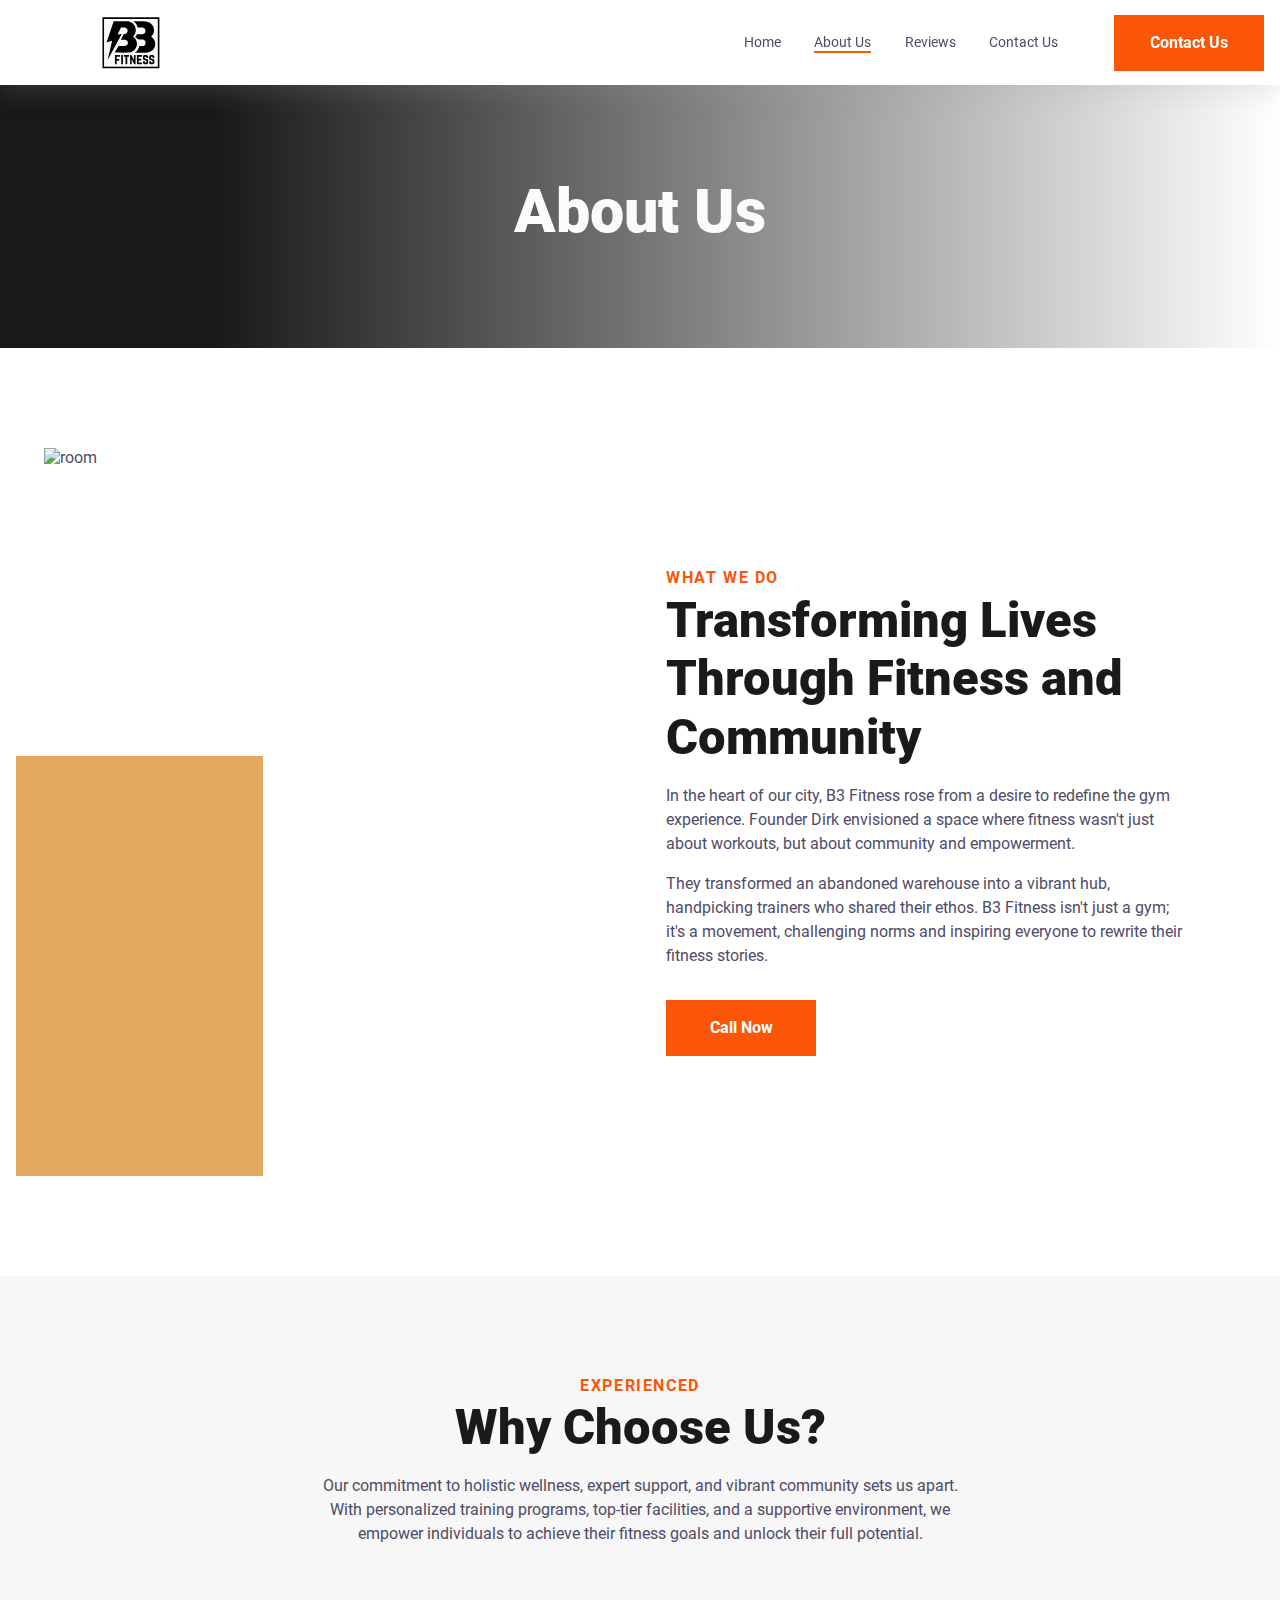
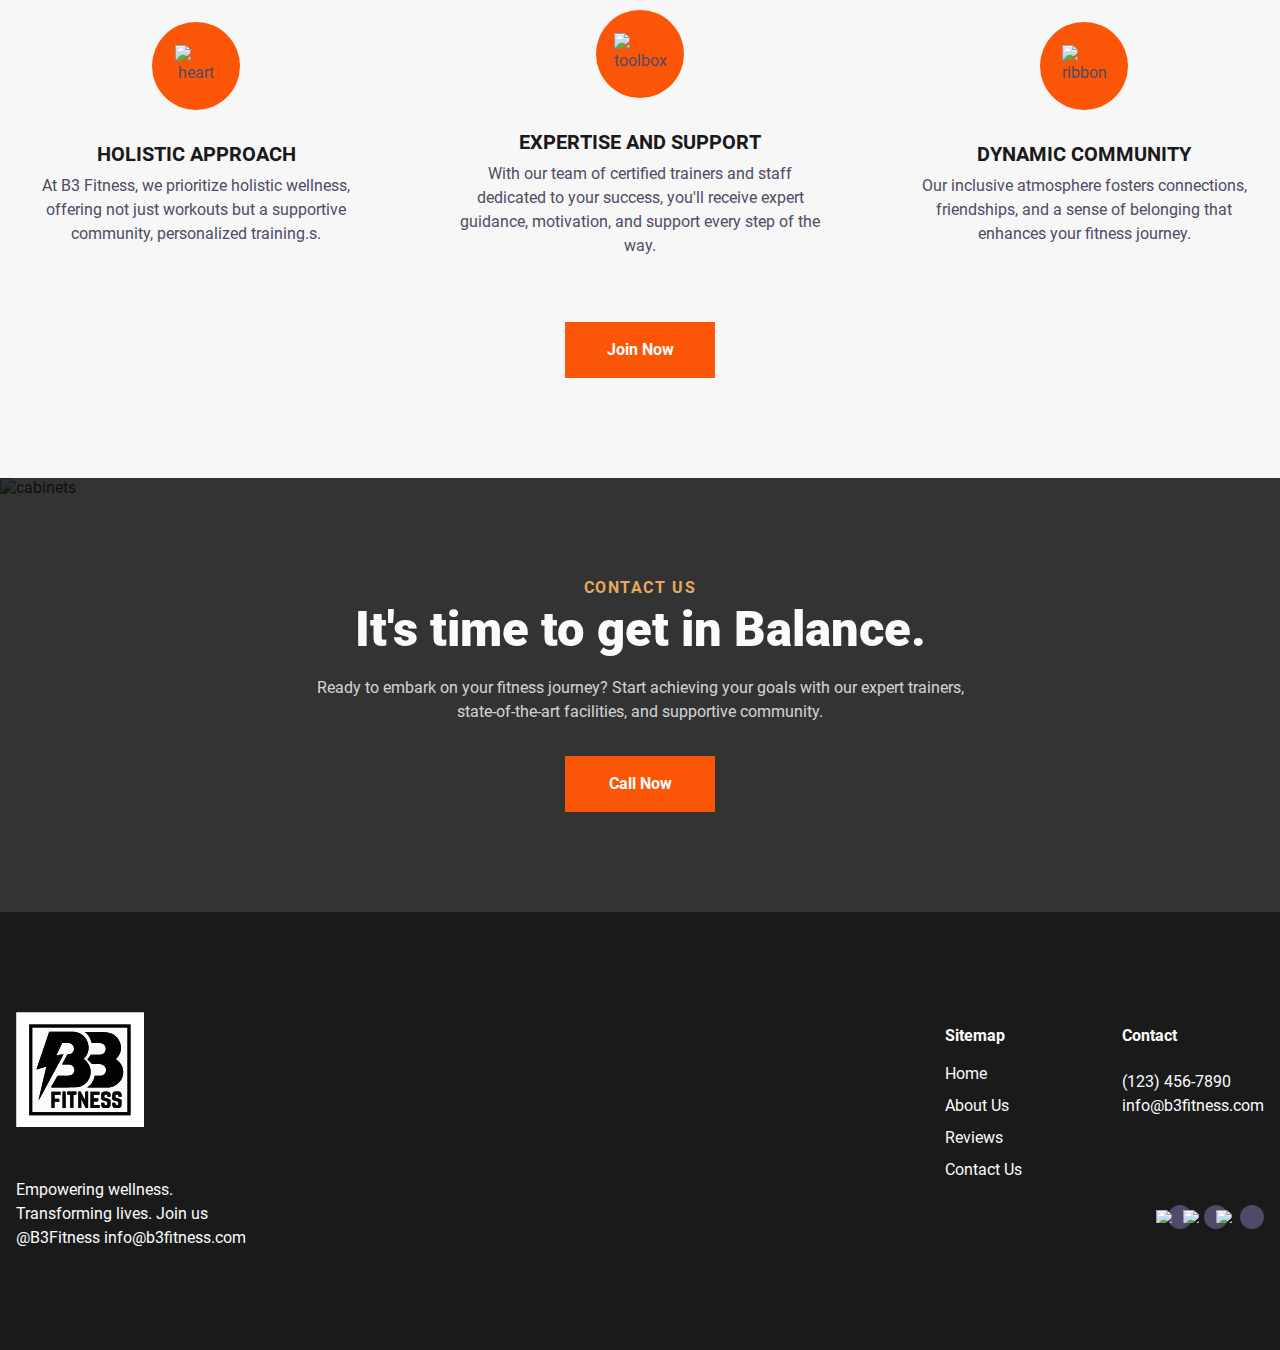
==== about.html @ 0302120a "Add files via upload" ====
<!DOCTYPE html>
<html lang="en">
<head>
    <meta charset="UTF-8">
    <meta http-equiv="X-UA-Compatible" content="IE=edge">
    <meta name="viewport" content="width=device-width, initial-scale=1.0">

    <!--Swap our for actual link-->
    <link rel="canonical" href="https://www.website.com/">

    <meta name="description" content="Meta description for the page">
    <meta name="keywords" content="">

    <!--Social Media Display-->
    <meta property="og:title" content="Title that shows up on google searches"/>
    <meta property="og:description" content="Meta description for the page"/>
    <meta property="og:type" content="website" />
    <meta property="og:url" content="Official link for that page (https://www.site.com)"/>
    <meta property="og:image" content="/assets/images/social.jpg"/>
    <meta property="og:image:secure_url" content="/assets/images/social.jpg"/>

    <!--Favicons-->
    <link rel="apple-touch-icon" sizes="180x180" href="/assets/favicons/apple-touch-icon.png">
    <link rel="icon" type="image/png" sizes="32x32" href="/assets/favicons/favicon-32x32.png?v1">
    <link rel="icon" type="image/png" sizes="16x16" href="/assets/favicons/favicon-16x16.png">
    <link rel="manifest" href="/assets/favicons/site.webmanifest">
    <meta name="msapplication-TileColor" content="#da532c">
    <meta name="theme-color" content="#ffffff">

    <!-- Preload -->
    <link rel="preload" as="image" href="assets/images/logo-light.png">
    <link rel="preload" as="font" type="font/woff2" href="/assets/fonts/roboto-v29-latin-regular.woff2" crossorigin>
    <link rel="preload" as="font" type="font/woff2" href="/assets/fonts/roboto-v29-latin-700.woff2" crossorigin>

    <link rel="stylesheet" href="/css/core-styles.css">
    <link rel="stylesheet" href="/css/about.css">
    <link rel="stylesheet" href="/css/dark.css">

    <title>Service Keyword Phrase | Company Name | City, State</title>
</head>
<body>
    <!--Screen reader skip main nav-->
    <a class="skip" aria-label="skip to main content" href="#main">Click To Skip To Main Content</a>

    <!-- ============================================ -->
    <!--                 Navigation                   -->
    <!-- ============================================ -->

    <header id="cs-navigation">
        <div class="cs-container">
            <!--Nav Logo-->
            <a href="/index.html" class="cs-logo" aria-label="back to home">
                <img src="assets/svgs/logo2.svg" alt="logo" width="210" height="29" aria-hidden="true" decoding="async">
            </a>
            <!--Navigation List-->
            <nav class="cs-nav" role="navigation">
                <!--Mobile Nav Toggle-->
                <button class="cs-toggle" aria-label="mobile menu toggle">
                    <div class="cs-box" aria-hidden="true">
                        <span class="cs-line cs-line1" aria-hidden="true"></span>
                        <span class="cs-line cs-line2" aria-hidden="true"></span>
                        <span class="cs-line cs-line3" aria-hidden="true"></span>
                    </div>
                </button>
                <!-- We need a wrapper div so we can set a fixed height on the cs-ul in case the nav list gets too long from too many dropdowns being opened and needs to have an overflow scroll. This wrapper acts as the background so it can go the full height of the screen and not cut off any overflowing nav items while the cs-ul stops short of the bottom of the screen, which keeps all nav items in view no matter how mnay there are-->
                <div class="cs-ul-wrapper">
                    <ul id="cs-expanded" class="cs-ul" aria-expanded="false">
                        <li class="cs-li">
                            <a href="/index.html" class="cs-li-link">
                                Home
                            </a>
                        </li>
                        <li class="cs-li">
                            <a href="/about.html" class="cs-li-link cs-active">
                                About Us
                            </a>
                        </li>
                        <li class="cs-li">
                            <a href="/reviews.html" class="cs-li-link">
                                Reviews
                            </a>
                        </li>
                        <li class="cs-li">
                            <a href="/contact.html" class="cs-li-link">
                                Contact Us
                            </a>
                        </li>
                    </ul>
                </div>
            </nav>
            <a href="/contact.html" class="cs-button-solid cs-nav-button">Contact Us</a>
            <!--Dark Mode toggle, uncomment button code if you want to enable a dark mode toggle-->
        </div>
    </header>

    <main id="main">
        <!-- ============================================ -->
        <!--                   Banner                     -->
        <!-- ============================================ -->

        <div id="banner-712">
            <div class="cs-container">
                <span class="cs-int-title">About Us</span>
            </div>
            <!--Background Image-->
            <picture class="cs-background">
                <!--Mobile Image-->
                <source media="(max-width: 600px)" srcset="https://csimg.nyc3.cdn.digitaloceanspaces.com/Images%2FMISC%2Fpills.jpg">
                <!--Tablet and above Image-->
                <source media="(min-width: 601px)" srcset="/assets/images/pexels-william-choquette-1954524.jpg">
                <img loading="lazy" decoding="async" src="pexels-william-choquette-1954524.jpg" alt="pills" width="1280" height="568" aria-hidden="true">
            </picture>
        </div>

        <!-- ============================================ -->
        <!--                 Side By Side                 -->
        <!-- ============================================ -->

        <section id="sbs-578">
            <div class="cs-container">
                <picture class="cs-picture">
                    <!--Mobile Image-->
                    <source media="(max-width: 600px)" srcset="/assets/images/pexels-victor-freitas-703012.jpg">
                    <!--Tablet and above Image-->
                    <source media="(min-width: 601px)" srcset="/assets/images/pexels-leon-ardho-1552106.jpg">
                    <img loading="lazy" decoding="async" src="/assets/images/pexels-leon-ardho-1552106.jpg" alt="room" width="494" height="700">
                </picture>
                <div class="cs-content">
                    <span class="cs-topper">What We Do</span>
                    <h2 class="cs-title">Transforming Lives Through Fitness and Community</h2>
                    <p class="cs-text">         
                        In the heart of our city, B3 Fitness rose from a desire to redefine the gym experience. Founder Dirk envisioned a space where fitness wasn't just about workouts, but about community and empowerment. 
                    </p>
                    <p class="cs-text">
                        They transformed an abandoned warehouse into a vibrant hub, handpicking trainers who shared their ethos. B3 Fitness isn't just a gym; it's a movement, challenging norms and inspiring everyone to rewrite their fitness stories.
                    </p>
                    <a href="" class="cs-button-solid">Call Now</a>
                </div>
            </div>
        </section>

        <!-- ============================================ -->
        <!--                 Why Choose                   -->
        <!-- ============================================ -->

        <section id="why-choose-12">
            <div class="cs-container">
                <div class="cs-content">
                    <span class="cs-topper">Experienced</span>
                    <h2 class="cs-title">Why Choose Us?</h2>
                    <p class="cs-text">
                        Our commitment to holistic wellness, expert support, and vibrant community sets us apart. With personalized training programs, top-tier facilities, and a supportive environment, we empower individuals to achieve their fitness goals and unlock their full potential.
                    </p>
                </div>
                <ul class="cs-card-group">
                    <li class="cs-item">
                        <picture class="cs-picture">
                            <img loading="lazy" decoding="async" src="https://csimg.nyc3.digitaloceanspaces.com/Why-Choose/sheild.svg" alt="heart icon" width="42" height="42" aria-hidden="true">
                        </picture>
                        <h3 class="cs-h3">Holistic Approach</h3>
                        <p class="cs-item-text">
                            At B3 Fitness, we prioritize holistic wellness, offering not just workouts but a supportive community, personalized training.s. 
                        </p>
                    </li>
                    <li class="cs-item">
                        <picture class="cs-picture">
                            <img loading="lazy" decoding="async" src="https://csimg.nyc3.digitaloceanspaces.com/Why-Choose/toolbox.svg" alt="toolbox icon" width="42" height="42" aria-hidden="true">
                        </picture>
                        <h3 class="cs-h3">Expertise and Support</h3>
                        <p class="cs-item-text">
                            With our team of certified trainers and staff dedicated to your success, you'll receive expert guidance, motivation, and support every step of the way.
                        </p>
                    </li>
                    <li class="cs-item">
                        <picture class="cs-picture">
                            <img loading="lazy" decoding="async" src="https://csimg.nyc3.digitaloceanspaces.com/Why-Choose/ribbon.svg" alt="ribbon icon" width="32" height="42" aria-hidden="true">
                        </picture>
                        <h3 class="cs-h3">Dynamic Community</h3>
                        <p class="cs-item-text">
                            Our inclusive atmosphere fosters connections, friendships, and a sense of belonging that enhances your fitness journey.
                        </p>
                    </li>
                </ul>
                <a href="" class="cs-button-solid">Join Now</a>
            </div>
        </section>
                                
        <!-- ============================================ -->
        <!--                     CTA                      -->
        <!-- ============================================ -->

        <section id="cta-51">
            <div class="cs-container">
                <div class="cs-content">
                    <span class="cs-topper">Contact Us</span>
                    <h2 class="cs-title">It's time to get in Balance.</h2>
                    <p class="cs-text">
                        Ready to embark on your fitness journey? Start achieving your goals with our expert trainers, state-of-the-art facilities, and supportive community.
                    </p>
                    <a href="" class="cs-button-solid">Call Now</a>
                </div>
            </div>
            <!-- Background Image-->
            <picture class="cs-picture">
                <source media="(max-width: 600px)" srcset="/assets/images/pexels-andrea-piacquadio-903171-m.jpg">
                <source media="(min-width: 601px)" srcset="/assets/images/pexels-andrea-piacquadio-903171.jpg">
                <img loading="lazy" decoding="async" src="/assets/images/pexels-andrea-piacquadio-903171.jpg" alt="cabinets" width="1920" height="1280" aria-hidden="true">
            </picture>
        </section>                                          
    </main>

    <!-- ============================================ -->
    <!--                   Footer                     -->
    <!-- ============================================ -->

    <footer id="cs-footer-269">
        <div class="cs-container">
            <!-- Logo Group -->
            <div class="cs-logo-group">
                <a aria-label="go back to home" class="cs-logo" href="">
                    <img class="cs-logo-img" aria-hidden="true" loading="lazy" decoding="async" src="assets/svgs/logo2.svg" alt="logo" width="240" height="32">
                </a>
                <p class="cs-text">
                    Empowering wellness. Transforming lives. Join us @B3Fitness info@b3fitness.com
                </p>
            </div>
            <!-- Links -->
            <ul class="cs-nav">
                <li class="cs-nav-li">
                    <span class="cs-header">Sitemap</span>
                </li>
                <li class="cs-nav-li">
                    <a class="cs-nav-link" href="">Home</a>
                </li>
                <li class="cs-nav-li">
                    <a class="cs-nav-link" href="">About Us</a>
                </li>
                <li class="cs-nav-li">
                    <a class="cs-nav-link" href="">Reviews</a>
                </li>
                
                <li class="cs-nav-li">
                    <a class="cs-nav-link" href="">Contact Us</a>
                </li>
            </ul>
            <!-- Contact Info -->
            <ul class="cs-contact">
                <li class="cs-nav-li">
                    <span class="cs-header">Contact</span>
                </li>
                <li class="cs-contact-li">
                    <a class="cs-contact-link" href="tel: 123-456-7890">(123) 456-7890</a>
                </li>
                <li class="cs-contact-li">
                    <a class="cs-contact-link" href="mailto:info@codestitch.com">info@b3fitness.com</a>
                </li>
                <!-- Social Media -->
                <li class="cs-contact-li cs-social-group">
                    <div class="cs-social">
                        <a class="cs-social-link" aria-label="visit google profile" href="">
                            <img class="cs-social-img" aria-hidden="true" loading="lazy" decoding="async" src="https://csimg.nyc3.digitaloceanspaces.com/Social/google.svg" alt="google" width="11" height="11">
                        </a>
                        <a class="cs-social-link" aria-label="visit facebook profile" href="">
                            <img class="cs-social-img" aria-hidden="true" loading="lazy" decoding="async" src="https://csimg.nyc3.digitaloceanspaces.com/Social/Facebook.svg" alt="facebook" width="6" height="11">
                        </a>
                        <a class="cs-social-link" aria-label="visit instagram profile" href="">
                            <img class="cs-social-img" aria-hidden="true" loading="lazy" decoding="async" src="https://csimg.nyc3.digitaloceanspaces.com/Social/instagram.svg" alt="instagram" width="11" height="11">
                        </a>
                    </div>
                </li>
            </ul>
        </div>
    </footer>
                                

    <script defer src="/assets/js/nav.js"></script>
</body>
</html>
---- css/core-styles.css ----
/*-- -------------------------- -->
<---        Core Styles         -->
<--- -------------------------- -*/
/* Mobile */
@media only screen and (min-width: 0rem) {
  :root {
    --primary: #fb5607;
    --primaryLight: #001F3F;
    --secondary: #E4A95F;
    --secondaryLight: #FFBA43;
    --headerColor: #1a1a1a;
    --bodyTextColor: #4E4B66;
    --bodyTextColorWhite: #FAFBFC;
    /* 13px - 16px */
    --topperFontSize: clamp(0.8125rem, 1.6vw, 1rem);
    /* 31px - 49px */
    --headerFontSize: clamp(1.9375rem, 3.9vw, 3.0625rem);
    --bodyFontSize: 1rem;
    /* 60px - 100px top and bottom */
    --sectionPadding: clamp(3.75rem, 7.82vw, 6.25rem) 1rem;
  }
  /* roboto-regular - latin */
  @font-face {
    font-family: 'Roboto';
    font-style: normal;
    font-weight: 400;
    src: local(''), url('/assets/fonts/roboto-v29-latin-regular.woff2') format('woff2'), /* Chrome 26+, Opera 23+, Firefox 39+ */ url('/assets/fonts/roboto-v29-latin-regular.woff') format('woff');
    
    /* Chrome 6+, Firefox 3.6+, IE 9+, Safari 5.1+ */
  }
  /* roboto-700 - latin */
  @font-face {
    font-family: 'Roboto';
    font-style: normal;
    font-weight: 700;
    src: local(''), url('/assets/fonts/roboto-v29-latin-700.woff2') format('woff2'), /* Chrome 26+, Opera 23+, Firefox 39+ */ url('/assets/fonts/roboto-v29-latin-700.woff') format('woff');
    
    /* Chrome 6+, Firefox 3.6+, IE 9+, Safari 5.1+ */
  }
  /* roboto-900 - latin */
  @font-face {
    font-family: 'Roboto';
    font-style: normal;
    font-weight: 900;
    src: local(''), url('/assets/fonts/roboto-v29-latin-900.woff2') format('woff2'), /* Chrome 26+, Opera 23+, Firefox 39+ */ url('/assets/fonts/roboto-v29-latin-900.woff') format('woff');
    
    /* Chrome 6+, Firefox 3.6+, IE 9+, Safari 5.1+ */
  }
  body,
  html {
    margin: 0;
    padding: 0;
    font-size: 100%;
    font-family: 'Roboto', Arial, sans-serif;
    color: var(--bodyTextColor);
    overflow-x: hidden;
  }
  *,
  *:before,
  *:after {
    margin: 0;
    padding: 0;
    box-sizing: border-box;
  }
  body {
    transition: background-color 0.3s;
  }
  .container {
    position: relative;
    width: 92%;
    margin: auto;
  }
  h1,
  h2,
  h3,
  h4,
  h5,
  h6 {
    margin: 0;
    color: var(--headerColor);
  }
  p,
  li,
  a {
    font-size: 1rem;
    line-height: 1.5em;
    margin: 0;
  }
  p,
  li {
    color: var(--bodyTextColor);
  }
  a:hover,
  button:hover {
    cursor: pointer;
  }
  .cs-topper {
    font-size: var(--topperFontSize);
    line-height: 1.2em;
    text-transform: uppercase;
    text-align: inherit;
    letter-spacing: .1em;
    font-weight: 700;
    color: var(--primary);
    margin-bottom: 0.25rem;
    display: block;
  }
  body.dark-mode .cs-topper {
    color: var(--secondary);
  }
  .cs-title {
    font-size: var(--headerFontSize);
    font-weight: 900;
    line-height: 1.2em;
    text-align: inherit;
    max-width: 43.75rem;
    margin: 0 0 1rem 0;
    color: var(--headerColor);
    position: relative;
  }
  .cs-text {
    font-size: var(--bodyFontSize);
    line-height: 1.5em;
    text-align: inherit;
    width: 100%;
    max-width: 40.625rem;
    margin: 0;
    color: var(--bodyTextColor);
  }
  .cs-button-solid {
    font-size: 1rem;
    /* 46px - 56px */
    line-height: clamp(2.875rem, 5.5vw, 3.5rem);
    text-decoration: none;
    font-weight: 700;
    text-align: center;
    margin: 0;
    color: #fff;
    min-width: 9.375rem;
    padding: 0 1.5rem;
    background-color: var(--primary);
    display: inline-block;
    position: relative;
    z-index: 1;
    /* prevents padding from adding to the width */
    box-sizing: border-box;
  }
  .cs-button-solid:before {
    content: '';
    position: absolute;
    height: 100%;
    width: 0%;
    background: #000;
    opacity: 1;
    top: 0;
    left: 0;
    z-index: -1;
    transition: width .3s;
  }
  .cs-button-solid:hover:before {
    width: 100%;
  }
  .skip {
    position: absolute;
    top: 0;
    left: 0;
    opacity: 0;
    z-index: -1111111;
  }
}

/*-- -------------------------- -->
<---     Mobile Navigation      -->
<--- -------------------------- -*/
/* Mobile - 1023px */
@media only screen and (max-width: 63.9375rem) {
  body.cs-open {
    overflow: hidden;
  }
  #cs-navigation {
    width: 100%;
    padding: 0.75rem 1rem;
    /* prevents padding from affecting height and width */
    box-sizing: border-box;
    background-color: #fff;
    box-shadow: rgba(149, 157, 165, 0.2) 0px 8px 24px;
    position: fixed;
    z-index: 10000;
  }
  #cs-navigation:before {
    content: '';
    width: 100%;
    height: 0vh;
    background: rgba(0, 0, 0, 0.6);
    -webkit-backdrop-filter: blur(10px);
    backdrop-filter: blur(10px);
    position: absolute;
    display: block;
    top: 100%;
    right: 0;
    z-index: -1100;
    opacity: 0;
    transition: height .5s, opacity .5s;
  }
  #cs-navigation.cs-active:before {
    height: 150vh;
    opacity: 1;
  }
  #cs-navigation.cs-active .cs-ul-wrapper {
    opacity: 1;
    transform: scaleY(1);
    transition-delay: .15s;
  }
  #cs-navigation.cs-active .cs-li {
    transform: translateY(0);
    opacity: 1;
  }
  #cs-navigation .cs-container {
    width: 100%;
    display: flex;
    justify-content: flex-end;
    align-items: center;
  }
  #cs-navigation .cs-logo {
    width: 15%;
    max-width: 9.125rem;
    height: 100%;
    margin: 0 auto 0 0;
    padding: 0;
    /* prevents padding from affecting height and width */
    box-sizing: border-box;
    display: flex;
    justify-content: center;
    align-items: center;
    z-index: 10;
  }
  #cs-navigation .cs-logo img {
    width: 100%;
    height: 100%;
    /* ensures the image never overflows the container. It stays contained within it's width and height and expands to fill it then stops once it reaches an edge */
    object-fit: contain;
  }
  #cs-navigation .cs-toggle {
    /* 44px - 48px */
    width: clamp(2.75rem, 6vw, 3rem);
    height: clamp(2.75rem, 6vw, 3rem);
    margin: 0 0 0 auto;
    border-radius: 0.25rem;
    background-color: transparent;
    border: none;
    display: flex;
    justify-content: center;
    align-items: center;
  }
  #cs-navigation .cs-active .cs-line1 {
    top: 50%;
    transform: translate(-50%, -50%) rotate(225deg);
  }
  #cs-navigation .cs-active .cs-line2 {
    top: 50%;
    transform-origin: center;
    transform: translate(-50%, -50%) translateY(0) rotate(-225deg);
  }
  #cs-navigation .cs-active .cs-line3 {
    bottom: 100%;
    opacity: 0;
  }
  #cs-navigation .cs-box {
    /* 24px - 28px */
    width: clamp(1.5rem, 2vw, 1.75rem);
    /* 14px - 16px */
    height: clamp(0.875rem, 1.5vw, 1rem);
    position: relative;
  }
  #cs-navigation .cs-line {
    width: 100%;
    height: 2px;
    border-radius: 2px;
    background-color: #1a1a1a;
    position: absolute;
    left: 50%;
    transform: translateX(-50%);
  }
  #cs-navigation .cs-line1 {
    top: 0;
    transform-origin: center;
    transition: transform .5s, top .3S, left .3S;
    animation-duration: .7s;
    animation-timing-function: ease;
    animation-fill-mode: forwards;
    animation-direction: normal;
  }
  #cs-navigation .cs-line2 {
    top: 50%;
    transform: translateX(-50%) translateY(-50%);
    transition: top .3s, left .3s, transform .5s;
    animation-duration: .7s;
    animation-timing-function: ease;
    animation-fill-mode: forwards;
    animation-direction: normal;
  }
  #cs-navigation .cs-line3 {
    bottom: 0;
    transition: bottom .3s, opacity .3s;
  }
  #cs-navigation .cs-ul-wrapper {
    width: 100%;
    height: auto;
    padding-bottom: 2.4em;
    opacity: 0;
    background-color: #fff;
    box-shadow: inset rgba(0, 0, 0, 0.2) 0px 8px 24px;
    overflow: hidden;
    position: absolute;
    top: 100%;
    left: 0;
    z-index: -1;
    transform: scaleY(0);
    transform-origin: top;
    transition: transform .4s, opacity .3s;
  }
  #cs-navigation .cs-ul {
    margin: 0;
    padding: 3rem 0 0 0;
    width: 100%;
    height: auto;
    max-height: 65vh;
    overflow: scroll;
    display: flex;
    justify-content: flex-start;
    flex-direction: column;
    align-items: center;
    gap: 1.25rem;
  }
  #cs-navigation .cs-li {
    width: 100%;
    text-align: center;
    list-style: none;
    margin-right: 0;
    /* transition from these values */
    transform: translateY(-4.375rem);
    opacity: 0;
    transition: transform .6s, opacity .9s;
  }
  #cs-navigation .cs-li:nth-of-type(1) {
    transition-delay: .05s;
  }
  #cs-navigation .cs-li:nth-of-type(2) {
    transition-delay: .1s;
  }
  #cs-navigation .cs-li:nth-of-type(3) {
    transition-delay: .15s;
  }
  #cs-navigation .cs-li:nth-of-type(4) {
    transition-delay: .2s;
  }
  #cs-navigation .cs-li:nth-of-type(5) {
    transition-delay: .25s;
  }
  #cs-navigation .cs-li:nth-of-type(6) {
    transition-delay: .3s;
  }
  #cs-navigation .cs-li:nth-of-type(7) {
    transition-delay: .35s;
  }
  #cs-navigation .cs-li:nth-of-type(8) {
    transition-delay: .4s;
  }
  #cs-navigation .cs-li:nth-of-type(9) {
    transition-delay: .45s;
  }
  #cs-navigation .cs-li:nth-of-type(10) {
    transition-delay: .5s;
  }
  #cs-navigation .cs-li:nth-of-type(11) {
    transition-delay: .55s;
  }
  #cs-navigation .cs-li:nth-of-type(12) {
    transition-delay: .6s;
  }
  #cs-navigation .cs-li:nth-of-type(13) {
    transition-delay: .65s;
  }
  #cs-navigation .cs-li-link {
    /* 16px - 24px */
    font-size: clamp(1rem, 2.5vw, 1.5rem);
    line-height: 1.2em;
    text-decoration: none;
    margin: 0;
    color: var(--headerColor);
    display: inline-block;
    position: relative;
  }
  #cs-navigation .cs-li-link:before {
    /* active state underline */
    content: '';
    width: 100%;
    height: 1px;
    background: var(--secondary);
    opacity: 1;
    position: absolute;
    display: none;
    bottom: -0.125rem;
    left: 0;
  }
  #cs-navigation .cs-li-link.cs-active:before {
    display: block;
  }
  #cs-navigation .cs-button-solid {
    display: none;
  }
}
/* Dark Mode */
@media only screen and (max-width: 63.9375rem) {
  body.dark-mode #cs-navigation {
    background-color: var(--dark);
  }
  body.dark-mode #cs-navigation .cs-logo {
    /* makes it white */
    filter: grayscale(1) brightness(1000%);
  }
  body.dark-mode #cs-navigation .cs-line {
    background-color: #fff;
  }
  body.dark-mode #cs-navigation .cs-ul-wrapper {
    background-color: var(--medium);
  }
  body.dark-mode #cs-navigation .cs-li-link {
    color: var(--bodyTextColorWhite);
  }
}
/*-- -------------------------- -->
<---     Desktop Navigation     -->
<--- -------------------------- -*/
/* Small Desktop - 1024px */
@media only screen and (min-width: 64rem) {
  #cs-navigation {
    width: 100%;
    padding: 0 1rem;
    /* prevents padding from affecting height and width */
    box-sizing: border-box;
    background-color: #fff;
    box-shadow: rgba(149, 157, 165, 0.2) 0px 8px 24px;
    position: fixed;
    z-index: 10000;
  }
  #cs-navigation .cs-container {
    width: 100%;
    max-width: 80rem;
    margin: auto;
    display: flex;
    justify-content: flex-end;
    align-items: center;
    gap: 1.5rem;
  }
  #cs-navigation .cs-toggle {
    display: none;
  }
  #cs-navigation .cs-logo {
    width: 18.4%;
    max-width: 21.875rem;
    height: 4.0625rem;
    /* margin-right auto pushes everything away from it to the right */
    margin: 0 auto 0 0;
    padding: 0;
    display: flex;
    justify-content: center;
    align-items: center;
    z-index: 100;
  }
  #cs-navigation .cs-logo img {
    width: 100%;
    height: 100%;
    /* ensures the image never overflows the container. It stays contained within it's width and height and expands to fill it then stops once it reaches an edge */
    object-fit: contain;
  }
  #cs-navigation .cs-ul {
    width: 100%;
    margin: 0 2rem 0 0;
    padding: 0;
    display: flex;
    justify-content: flex-start;
    align-items: center;
    /* 20px - 36px */
    gap: clamp(1.25rem, 2.6vw, 2.25rem);
  }
  #cs-navigation .cs-li {
    list-style: none;
    padding: 2rem 0;
    /* prevent flexbox from squishing it */
    flex: none;
  }
  #cs-navigation .cs-li-link {
    /* 14px - 16px */
    font-size: clamp(0.875rem, 1vw, 1rem);
    line-height: 1.5em;
    text-decoration: none;
    margin: 0;
    color: var(--bodyTextColor);
    display: block;
    position: relative;
  }
  #cs-navigation .cs-li-link:hover:before {
    width: 100%;
  }
  #cs-navigation .cs-li-link.cs-active:before {
    width: 100%;
  }
  #cs-navigation .cs-li-link:before {
    /* active state underline */
    content: '';
    width: 0%;
    height: 2px;
    background: var(--primary);
    opacity: 1;
    position: absolute;
    display: block;
    bottom: 0rem;
    left: 0;
    transition: width .3s;
  }
}
/* Dark Mode */
@media only screen and (min-width: 64rem) {
  body.dark-mode #cs-navigation {
    background-color: var(--dark);
  }
  body.dark-mode #cs-navigation .cs-logo {
    /* makes it turn white */
    filter: grayscale(1) brightness(1000%);
  }
  body.dark-mode #cs-navigation .cs-li-link {
    color: var(--bodyTextColorWhite);
  }
  body.dark-mode #cs-navigation .cs-li-link:before {
    background-color: var(--secondary);
  }
}
/*-- -------------------------- -->
<---          Banner            -->
<--- -------------------------- -*/
/* Mobile - 360px */
@media only screen and (min-width: 0rem) {
  #banner-712 {
    /* 175px - 200px top */
    padding: clamp(10.9375rem, 10vw, 12.5rem) 1rem 6.25rem;
    position: relative;
    z-index: 1;
  }
  #banner-712 .cs-container {
    text-align: center;
    width: 100%;
    max-width: 80rem;
    margin: auto;
    display: flex;
    justify-content: center;
    align-items: center;
    flex-direction: column;
    gap: 1rem;
  }
  #banner-712 .cs-int-title {
    /* 39px - 61px */
    font-size: clamp(2.4375rem, 6.4vw, 3.8125rem);
    font-weight: 900;
    line-height: 1.2em;
    text-align: inherit;
    margin: 0;
    color: var(--bodyTextColorWhite);
    position: relative;
  }
  #banner-712 .cs-background {
    width: 100%;
    height: 100%;
    display: block;
    position: absolute;
    top: 0;
    left: 0;
    z-index: -1;
  }
  #banner-712 .cs-background:before {
    /* background color overlay */
    content: '';
    position: absolute;
    display: block;
    height: 100%;
    width: 100%;
    background: #000;
    opacity: .75;
    top: 0;
    left: 0;
    z-index: 1;
  }
  #banner-712 .cs-background img {
    position: absolute;
    top: 0;
    left: 0;
    height: 100%;
    width: 100%;
    /* Makes img tag act as a background image */
    object-fit: cover;
  }
}
/* Tablet - 768px */
@media only screen and (min-width: 48rem) {
  #banner-712 .cs-background:before {
    opacity: 1;
    background: linear-gradient(90.01deg, rgba(0, 0, 0, 0.9) 16.86%, rgba(0, 0, 0, 0) 100%);
  }
}
/*-- -------------------------- -->
<---          Footer            -->
<--- -------------------------- -*/
/* Mobile - 360px */
@media only screen and (min-width: 0rem) {
  #cs-footer-269 {
    /* 60px - 100px top and bottom */
    padding: clamp(3.75rem, 7.82vw, 6.25rem) 1rem;
    background-color: #1a1a1a;
    /* Navigation Links */
    /* Contact Links */
  }
  #cs-footer-269 .cs-container {
    width: 100%;
    /* reset on tablet */
    max-width: 34.375rem;
    margin: auto;
    display: flex;
    justify-content: flex-start;
    align-items: flex-start;
    flex-wrap: wrap;
    /* 68px - 100px */
    column-gap: clamp(4.25rem, calc(10%), 6.25rem);
  }
  #cs-footer-269 .cs-logo-group {
    /* takes up all the space, lets the other ul's wrap below it */
    width: 100%;
    position: relative;
  }
  #cs-footer-269 .cs-logo {
    /* 210px - 240px */
    width: clamp(7rem, 10vw, 10rem);
    height: auto;
    display: block;
    /* 28px - 44px */
    margin-bottom: clamp(1.75rem, 4.17vw, 2.75rem);
  }
  #cs-footer-269 .cs-logo-img {
    width: 100%;
    height: auto;
  }
  #cs-footer-269 .cs-text {
    /* 14px - 16px */
    font-size: clamp(0.875rem, 2.5vw, 1rem);
    line-height: 1.5em;
    margin: 0;
    margin-bottom: 2rem;
    /* changes to 305px at desktop */
    max-width: 33.75rem;
    color: var(--bodyTextColorWhite);
  }
  #cs-footer-269 .cs-nav {
    padding: 0;
    margin: 0;
  }
  #cs-footer-269 .cs-nav-li {
    list-style: none;
    line-height: 1.5em;
    margin-bottom: 0.5rem;
  }
  #cs-footer-269 .cs-nav-li:last-of-type {
    margin-bottom: 0;
  }
  #cs-footer-269 .cs-header {
    font-size: 1rem;
    line-height: 1.5em;
    font-weight: 700;
    margin-bottom: 0.875rem;
    color: var(--bodyTextColorWhite);
    position: relative;
    display: block;
  }
  #cs-footer-269 .cs-nav-link {
    font-size: 1rem;
    text-decoration: none;
    line-height: 1.5em;
    color: var(--bodyTextColorWhite);
    position: relative;
  }
  #cs-footer-269 .cs-nav-link:before {
    /* underline */
    content: '';
    width: 0%;
    height: 0.125rem;
    /* current color of the parent */
    background: currentColor;
    opacity: 1;
    position: absolute;
    display: block;
    bottom: -0.125rem;
    left: 0;
    transition: width .3s;
  }
  #cs-footer-269 .cs-nav-link:hover:before {
    width: 100%;
  }
  #cs-footer-269 .cs-contact {
    margin: 0;
    padding: 0;
    width: auto;
    display: flex;
    flex-direction: column;
    align-self: stretch;
  }
  #cs-footer-269 .cs-contact-li {
    list-style: none;
    margin-bottom: 0rem;
  }
  #cs-footer-269 .cs-contact-li:last-of-type {
    margin-bottom: 0;
  }
  #cs-footer-269 .cs-contact-link {
    font-size: 1rem;
    text-decoration: none;
    line-height: 1.5em;
    text-align: left;
    color: var(--bodyTextColorWhite);
    display: inline-block;
  }
  #cs-footer-269 .cs-contact-link:hover {
    text-decoration: underline;
  }
  #cs-footer-269 .cs-address {
    font-size: 1rem;
    margin-bottom: 1.25rem;
  }
  #cs-footer-269 .cs-social-group {
    /* pushes away from the other flex items */
    margin-top: auto;
    margin-left: auto;
  }
  #cs-footer-269 .cs-social {
    display: inline-flex;
    justify-content: flex-start;
    gap: 0.75rem;
  }
  #cs-footer-269 .cs-social-link {
    width: 1.5rem;
    height: 1.5rem;
    background-color: #4E4B66;
    border-radius: 50%;
    display: flex;
    justify-content: center;
    align-items: center;
    position: relative;
    z-index: 1;
    transition: transform 0.3s, background-color 0.3s;
  }
  #cs-footer-269 .cs-social-link:hover {
    background-color: var(--primary);
    transform: translateY(-0.1875rem);
  }
  #cs-footer-269 .cs-social-img {
    height: 0.8125rem;
    width: auto;
    display: block;
  }
}
/* Tablet - 768px */
@media only screen and (min-width: 48rem) {
  #cs-footer-269 .cs-container {
    max-width: 80rem;
    row-gap: 0;
  }
  #cs-footer-269 .cs-logo-group {
    width: auto;
    /* pushes everything to the right of it as far as possible in a flexbox */
    margin-right: auto;
  }
  #cs-footer-269 .cs-text {
    width: 80%;
    max-width: 19.0625rem;
    margin: 0;
  }
  #cs-footer-269 .cs-nav,
  #cs-footer-269 .cs-contact {
    /* 8px - 12px */
    margin-top: clamp(0.5rem, 1.2vw, 0.75rem);
  }
}
---- css/about.css ----
/*-- -------------------------- -->
<---       Side By Side         -->
<--- -------------------------- -*/
/* Mobile - 360px */
@media only screen and (min-width: 0rem) {
  #sbs-578 .cs-container {
    width: 100%;
    max-width: 80rem;
    margin: auto;
    display: flex;
    flex-direction: column-reverse;
    align-items: center;
    /* 48px - 64px */
    gap: clamp(3rem, 7vw, 4rem);
  }
  #sbs-578 .cs-content {
    /* set text aling to left if content needs to be left aligned */
    text-align: left;
    width: 100%;
    max-width: 32.625rem;
    /* moved section padding to the .cs-content so we can have the cs-picture be full width on mobile without the padding preventing it from doing so */
    padding: var(--sectionPadding);
    padding-top: var(1rem);
    /* prevents padding from affecting width and height */
    box-sizing: border-box;
    display: flex;
    flex-direction: column;
    /* centers content horizontally, set to flex-start to left align */
    align-items: flex-start;
  }
  #sbs-578 .cs-text {
    /* Override.  cs-topper cs-title and first cs-text should be removed and put into your global css sheet so it can control every instance of them on your site and is consistent. This selector is a section specific override that stays inside this stitch */
    margin-bottom: 1rem;
  }
  #sbs-578 .cs-text:last-of-type {
    margin-bottom: 2rem;
  }
  #sbs-578 .cs-picture {
    display: block;
    position: relative;
    width: 100%;
    height: 18.75rem;
  }
  #sbs-578 .cs-picture img {
    position: absolute;
    top: 0;
    left: 0;
    height: 100%;
    width: 100%;
    object-fit: cover;
  }
}
/* Tablet - 768px */
@media only screen and (min-width: 48rem) {
  #sbs-578 {
    padding: var(--sectionPadding);
  }
  #sbs-578 .cs-container {
    flex-direction: row;
    justify-content: flex-start;
    /* 60px - 128px */
    gap: clamp(3.75rem, 10vw, 8rem);
  }
  #sbs-578 .cs-content {
    width: 53%;
    /* reset the padding, add the section padding back to the section container */
    padding: 0;
  }
  #sbs-578 .cs-picture {
    width: 47vw;
    max-width: 30.875rem;
    /* 518px - 700px */
    height: clamp(32.375rem, 63vw, 43.75rem);
    /* 16px - 28px, added margin left and bottom to cs-picture so it pushes away by the same amount the yellow box element overlaps it left and bottom. This maintains consistent spacing left and bottom */
    margin: 0 0 clamp(1rem, 2.4vw, 1.75rem) clamp(1rem, 2.4vw, 1.75rem);
    position: relative;
  }
  #sbs-578 .cs-picture:before {
    /* yellow box */
    content: '';
    width: 50%;
    height: 60%;
    background: var(--secondary);
    opacity: 1;
    display: block;
    position: absolute;
    /* 16px - 28px, wrapped in calc function to multiple by negative 1 and get a negative clamp value */
    bottom: calc(clamp(1rem, 2.4vw, 1.75rem)*-1);
    left: calc(clamp(1rem, 2.4vw, 1.75rem)*-1);
  }
}
/*-- -------------------------- -->
<---       Why Choose Us        -->
<--- -------------------------- -*/
/* Mobile - 360px */
@media only screen and (min-width: 0rem) {
  #why-choose-12 {
    padding: var(--sectionPadding);
    background-color: #f7f7f7;
  }
  #why-choose-12 .cs-container {
    width: 100%;
    max-width: 80rem;
    margin: auto;
    display: flex;
    flex-direction: column;
    align-items: center;
    /* 48px - 64px */
    gap: clamp(3rem, 6vw, 4rem);
  }
  #why-choose-12 .cs-content {
    /* set text align to left if content needs to be left aligned */
    text-align: center;
    width: 100%;
    display: flex;
    flex-direction: column;
    /* centers content horizontally, set to flex-start to left align */
    align-items: center;
  }
  #why-choose-12 .cs-card-group {
    width: 100%;
    margin: 0;
    padding: 0;
    display: flex;
    justify-content: center;
    align-items: center;
    flex-direction: column;
    gap: 3.75rem;
  }
  #why-choose-12 .cs-item {
    text-align: center;
    list-style: none;
    width: 100%;
    max-width: 22.5rem;
    margin: 0;
    padding: 0;
  }
  #why-choose-12 .cs-picture {
    /* 68px - 88px */
    width: clamp(4.25rem, 7vw, 5.5rem);
    height: clamp(4.25rem, 7vw, 5.5rem);
    margin: auto;
    margin-bottom: 2rem;
    border-radius: 50%;
    background-color: var(--primary);
    display: flex;
    justify-content: center;
    align-items: center;
  }
  #why-choose-12 .cs-picture img {
    width: auto;
    height: 2.625rem;
    display: block;
  }
  #why-choose-12 .cs-h3 {
    font-size: 1.25rem;
    line-height: 1.2em;
    text-align: inherit;
    font-weight: 700;
    text-transform: uppercase;
    margin: 0;
    margin-bottom: 0.5rem;
    color: var(--headerColor);
  }
  #why-choose-12 .cs-item-text {
    font-size: 1rem;
    text-align: inherit;
    line-height: 1.5em;
    margin: 0;
    color: var(--bodyTextColor);
  }
}
/* Tablet - 768px */
@media only screen and (min-width: 48rem) {
  #why-choose-12 .cs-card-group {
    flex-direction: row;
    justify-content: space-between;
  }
}
/* Dark Mode */
@media only screen and (min-width: 0rem) {
  body.dark-mode #why-choose-12 {
    background-color: rgba(0, 0, 0, 0.2);
  }
  body.dark-mode #why-choose-12 .cs-title,
  body.dark-mode #why-choose-12 .cs-h3,
  body.dark-mode #why-choose-12 .cs-item-text,
  body.dark-mode #why-choose-12 .cs-text {
    color: var(--bodyTextColorWhite);
  }
  body.dark-mode #why-choose-12 .cs-picture {
    background: var(--primary);
  }
}
/*-- -------------------------- -->
<---            CTA             -->
<--- -------------------------- -*/
/* Mobile - 360px */
@media only screen and (min-width: 0rem) {
  #cta-51 {
    padding: var(--sectionPadding);
    position: relative;
  }
  #cta-51 .cs-container {
    width: 100%;
    max-width: 80rem;
    margin: auto;
    display: flex;
    flex-direction: column;
    align-items: center;
    /* 48px - 64px */
    gap: clamp(3rem, 6vw, 4rem);
  }
  #cta-51 .cs-content {
    /* set text align to left if content needs to be left aligned */
    text-align: center;
    width: 100%;
    display: flex;
    flex-direction: column;
    /* centers content horizontally, set to flex-start to left align */
    align-items: center;
  }
  #cta-51 .cs-topper {
    color: var(--secondary);
  }
  #cta-51 .cs-title,
  #cta-51 .cs-text {
    color: var(--bodyTextColorWhite);
  }
  #cta-51 .cs-text {
    /* Override.  cs-topper cs-title and first cs-text should be removed and put into your global css sheet so it can control every instance of them on your site and is consistent. This selector is a section specific override that stays inside this stitch */
    margin-bottom: 1rem;
    opacity: .8;
  }
  #cta-51 .cs-text:last-of-type {
    margin-bottom: 2rem;
  }
  #cta-51 .cs-picture {
    height: 100%;
    width: 100%;
    display: block;
    position: absolute;
    top: 0;
    left: 0;
    z-index: -1;
  }
  #cta-51 .cs-picture:before {
    /* black color overlay */
    content: '';
    position: absolute;
    display: block;
    height: 100%;
    width: 100%;
    background: #000;
    opacity: .8;
    top: 0;
    left: 0;
    z-index: 1;
  }
  #cta-51 .cs-picture img {
    position: absolute;
    top: 0;
    left: 0;
    height: 100%;
    width: 100%;
    object-fit: cover;
  }
}
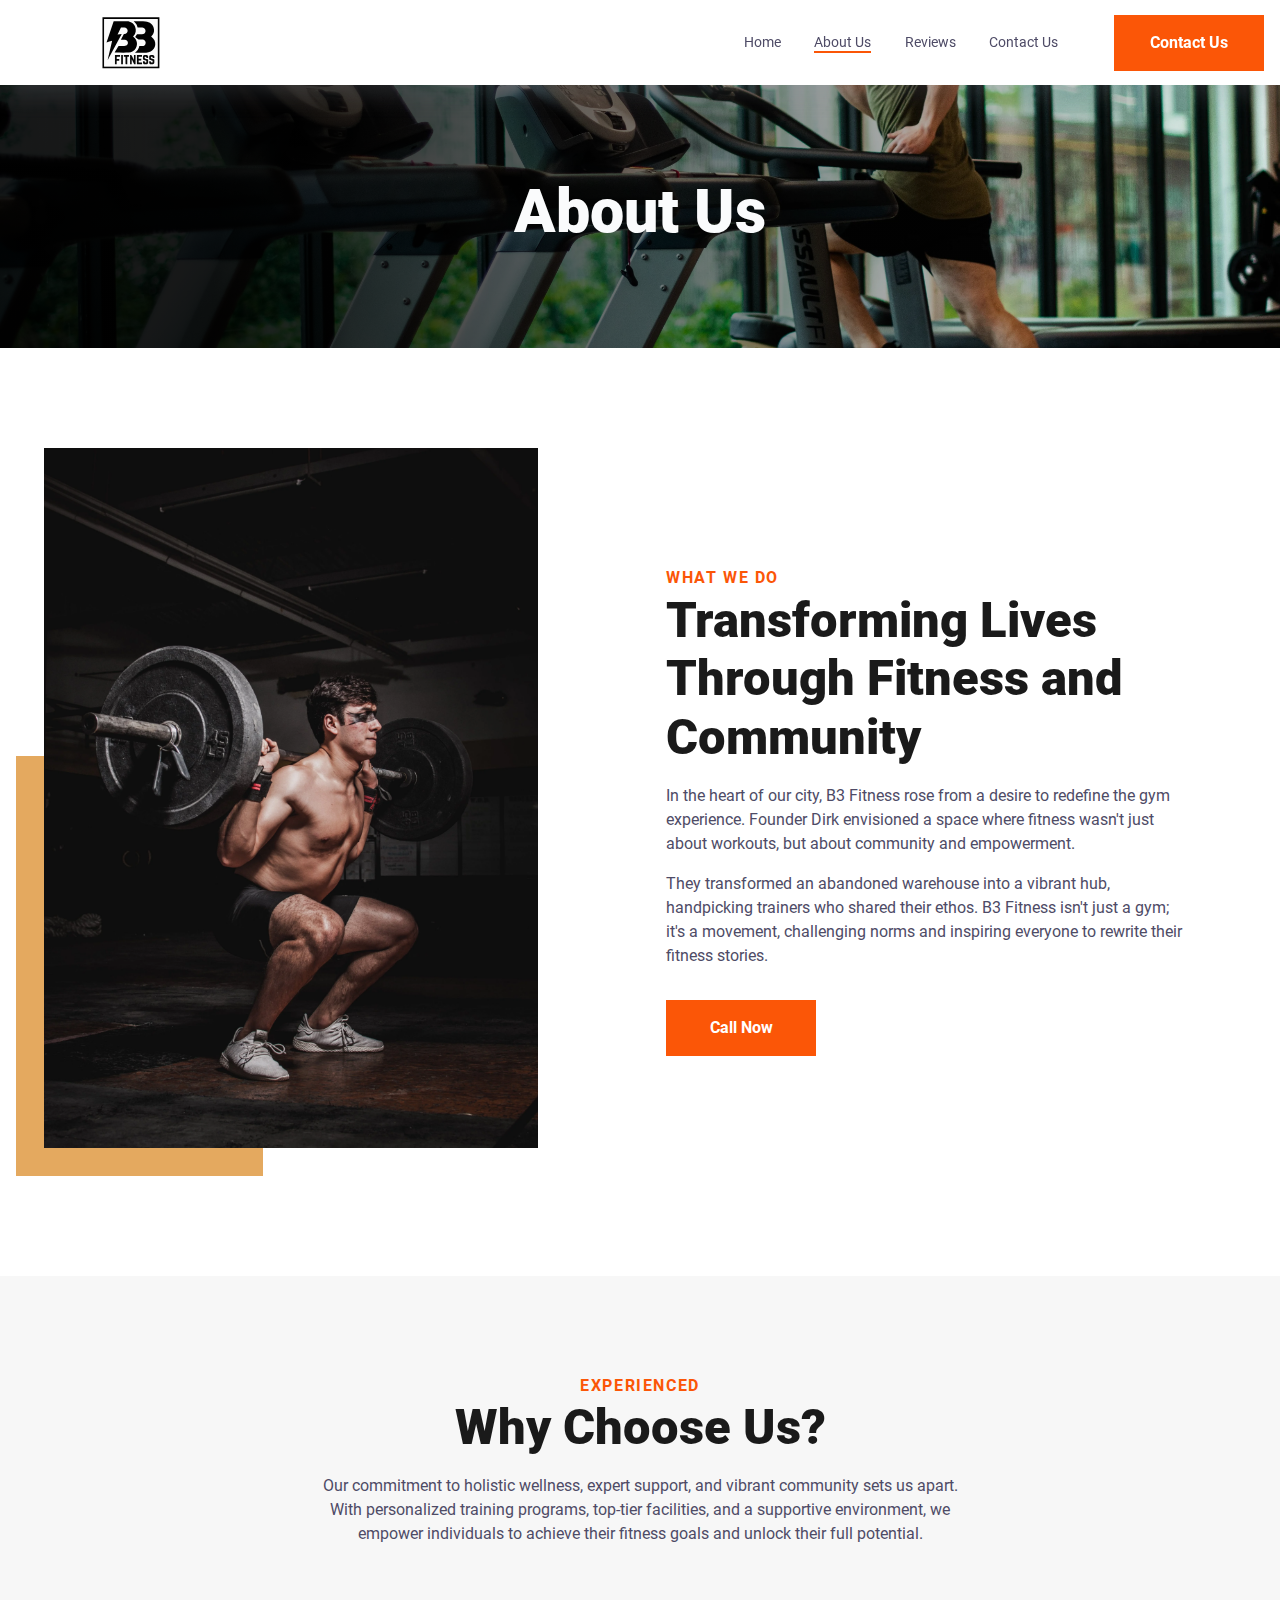
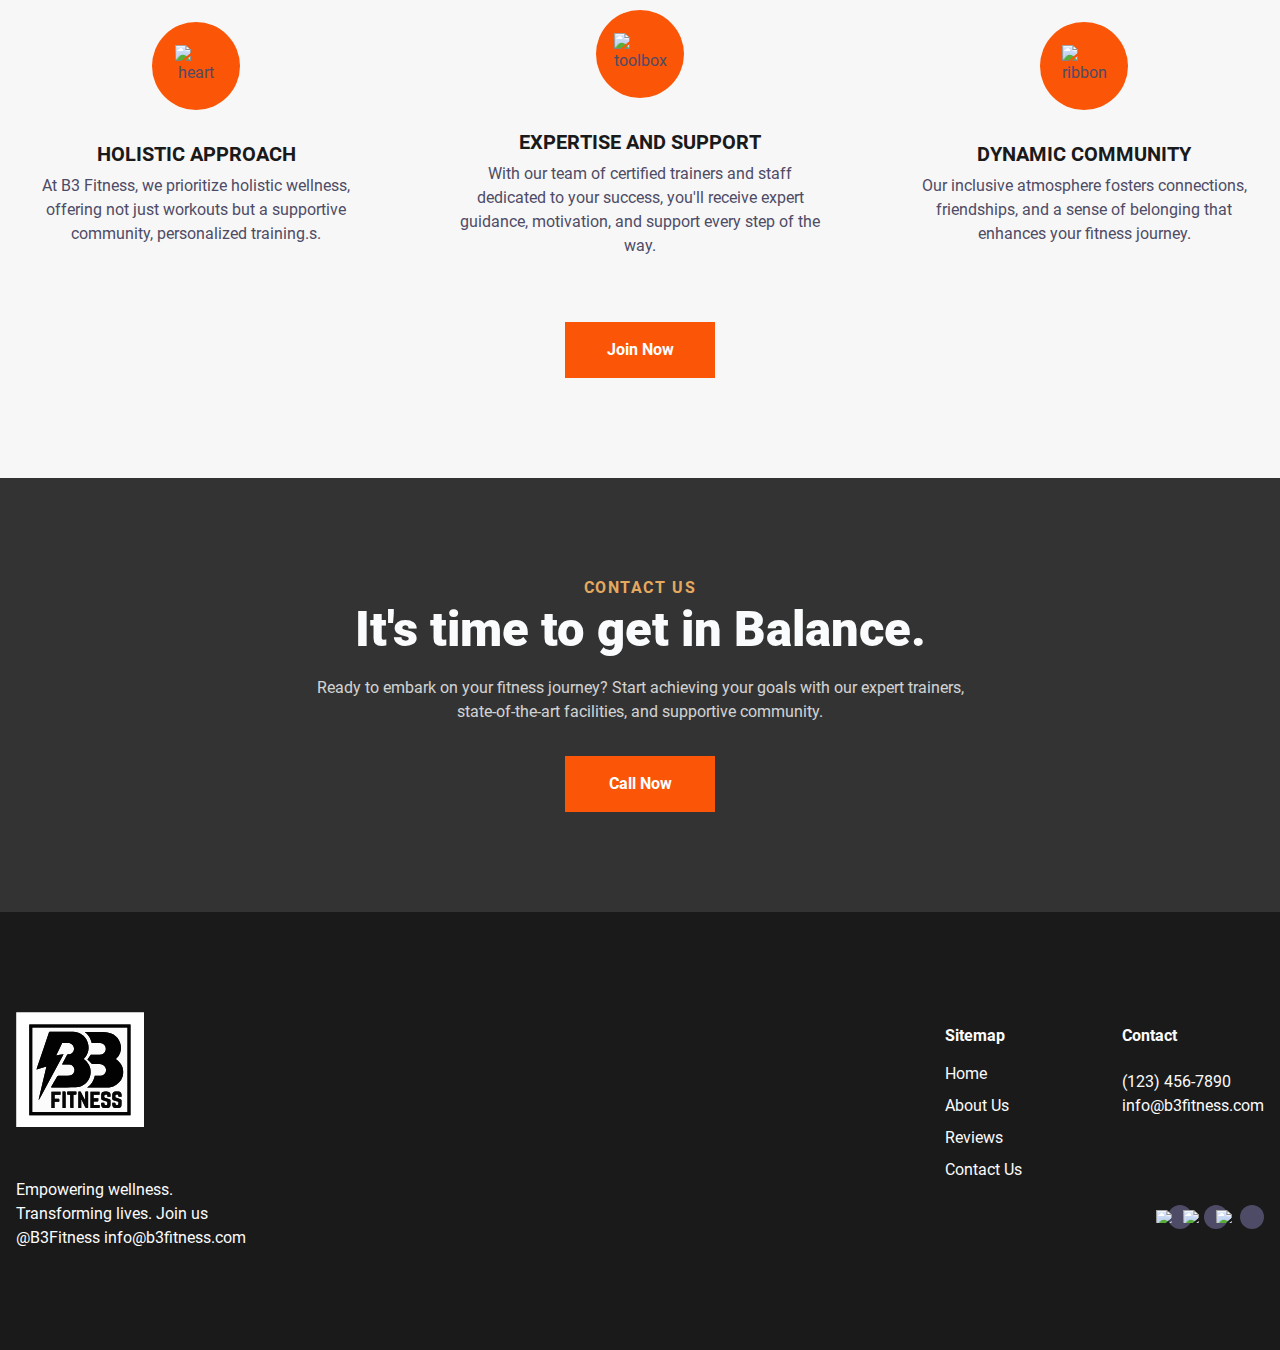
==== commit 3a1e3f13: "Update about.html" ====
--- a/about.html
+++ b/about.html
@@ -16,25 +16,25 @@
     <meta property="og:description" content="Meta description for the page"/>
     <meta property="og:type" content="website" />
     <meta property="og:url" content="Official link for that page (https://www.site.com)"/>
-    <meta property="og:image" content="/assets/images/social.jpg"/>
-    <meta property="og:image:secure_url" content="/assets/images/social.jpg"/>
+    <meta property="og:image" content="assets/images/social.webp"/>
+    <meta property="og:image:secure_url" content="assets/images/social.webp"/>
 
     <!--Favicons-->
-    <link rel="apple-touch-icon" sizes="180x180" href="/assets/favicons/apple-touch-icon.png">
-    <link rel="icon" type="image/png" sizes="32x32" href="/assets/favicons/favicon-32x32.png?v1">
-    <link rel="icon" type="image/png" sizes="16x16" href="/assets/favicons/favicon-16x16.png">
-    <link rel="manifest" href="/assets/favicons/site.webmanifest">
+    <link rel="apple-touch-icon" sizes="180x180" href="assets/favicons/apple-touch-icon.png">
+    <link rel="icon" type="image/png" sizes="32x32" href="assets/favicons/favicon-32x32.png?v1">
+    <link rel="icon" type="image/png" sizes="16x16" href="assets/favicons/favicon-16x16.png">
+    <link rel="manifest" href="assets/favicons/site.webmanifest">
     <meta name="msapplication-TileColor" content="#da532c">
     <meta name="theme-color" content="#ffffff">
 
     <!-- Preload -->
     <link rel="preload" as="image" href="assets/images/logo-light.png">
-    <link rel="preload" as="font" type="font/woff2" href="/assets/fonts/roboto-v29-latin-regular.woff2" crossorigin>
-    <link rel="preload" as="font" type="font/woff2" href="/assets/fonts/roboto-v29-latin-700.woff2" crossorigin>
-
-    <link rel="stylesheet" href="/css/core-styles.css">
-    <link rel="stylesheet" href="/css/about.css">
-    <link rel="stylesheet" href="/css/dark.css">
+    <link rel="preload" as="font" type="font/woff2" href="assets/fonts/roboto-v29-latin-regular.woff2" crossorigin>
+    <link rel="preload" as="font" type="font/woff2" href="assets/fonts/roboto-v29-latin-700.woff2" crossorigin>
+
+    <link rel="stylesheet" href="css/core-styles.css">
+    <link rel="stylesheet" href="css/about.css">
+    <link rel="stylesheet" href="css/dark.css">
 
     <title>Service Keyword Phrase | Company Name | City, State</title>
 </head>
@@ -49,7 +49,7 @@
     <header id="cs-navigation">
         <div class="cs-container">
             <!--Nav Logo-->
-            <a href="/index.html" class="cs-logo" aria-label="back to home">
+            <a href="index.html" class="cs-logo" aria-label="back to home">
                 <img src="assets/svgs/logo2.svg" alt="logo" width="210" height="29" aria-hidden="true" decoding="async">
             </a>
             <!--Navigation List-->
@@ -66,29 +66,29 @@
                 <div class="cs-ul-wrapper">
                     <ul id="cs-expanded" class="cs-ul" aria-expanded="false">
                         <li class="cs-li">
-                            <a href="/index.html" class="cs-li-link">
+                            <a href="index.html" class="cs-li-link">
                                 Home
                             </a>
                         </li>
                         <li class="cs-li">
-                            <a href="/about.html" class="cs-li-link cs-active">
+                            <a href="about.html" class="cs-li-link cs-active">
                                 About Us
                             </a>
                         </li>
                         <li class="cs-li">
-                            <a href="/reviews.html" class="cs-li-link">
+                            <a href="reviews.html" class="cs-li-link">
                                 Reviews
                             </a>
                         </li>
                         <li class="cs-li">
-                            <a href="/contact.html" class="cs-li-link">
+                            <a href="contact.html" class="cs-li-link">
                                 Contact Us
                             </a>
                         </li>
                     </ul>
                 </div>
             </nav>
-            <a href="/contact.html" class="cs-button-solid cs-nav-button">Contact Us</a>
+            <a href="contact.html" class="cs-button-solid cs-nav-button">Contact Us</a>
             <!--Dark Mode toggle, uncomment button code if you want to enable a dark mode toggle-->
         </div>
     </header>
@@ -105,10 +105,10 @@
             <!--Background Image-->
             <picture class="cs-background">
                 <!--Mobile Image-->
-                <source media="(max-width: 600px)" srcset="https://csimg.nyc3.cdn.digitaloceanspaces.com/Images%2FMISC%2Fpills.jpg">
+                <source media="(max-width: 600px)" srcset="https://csimg.nyc3.cdn.digitaloceanspaces.com/Images%2FMISC%2Fpills.webp">
                 <!--Tablet and above Image-->
-                <source media="(min-width: 601px)" srcset="/assets/images/pexels-william-choquette-1954524.jpg">
-                <img loading="lazy" decoding="async" src="pexels-william-choquette-1954524.jpg" alt="pills" width="1280" height="568" aria-hidden="true">
+                <source media="(min-width: 601px)" srcset="assets/images/pexels-william-choquette-1954524.webp">
+                <img loading="lazy" decoding="async" src="pexels-william-choquette-1954524.webp" alt="pills" width="1280" height="568" aria-hidden="true">
             </picture>
         </div>
 
@@ -120,10 +120,10 @@
             <div class="cs-container">
                 <picture class="cs-picture">
                     <!--Mobile Image-->
-                    <source media="(max-width: 600px)" srcset="/assets/images/pexels-victor-freitas-703012.jpg">
+                    <source media="(max-width: 600px)" srcset="assets/images/pexels-victor-freitas-703012.webp">
                     <!--Tablet and above Image-->
-                    <source media="(min-width: 601px)" srcset="/assets/images/pexels-leon-ardho-1552106.jpg">
-                    <img loading="lazy" decoding="async" src="/assets/images/pexels-leon-ardho-1552106.jpg" alt="room" width="494" height="700">
+                    <source media="(min-width: 601px)" srcset="assets/images/pexels-leon-ardho-1552106.webp">
+                    <img loading="lazy" decoding="async" src="assets/images/pexels-leon-ardho-1552106.webp" alt="room" width="494" height="700">
                 </picture>
                 <div class="cs-content">
                     <span class="cs-topper">What We Do</span>
@@ -202,9 +202,9 @@
             </div>
             <!-- Background Image-->
             <picture class="cs-picture">
-                <source media="(max-width: 600px)" srcset="/assets/images/pexels-andrea-piacquadio-903171-m.jpg">
-                <source media="(min-width: 601px)" srcset="/assets/images/pexels-andrea-piacquadio-903171.jpg">
-                <img loading="lazy" decoding="async" src="/assets/images/pexels-andrea-piacquadio-903171.jpg" alt="cabinets" width="1920" height="1280" aria-hidden="true">
+                <source media="(max-width: 600px)" srcset="assets/images/pexels-andrea-piacquadio-903171-m.webp">
+                <source media="(min-width: 601px)" srcset="assets/images/pexels-andrea-piacquadio-903171.webp">
+                <img loading="lazy" decoding="async" src="assets/images/pexels-andrea-piacquadio-903171.webp" alt="cabinets" width="1920" height="1280" aria-hidden="true">
             </picture>
         </section>                                          
     </main>
@@ -273,6 +273,6 @@
     </footer>
                                 
 
-    <script defer src="/assets/js/nav.js"></script>
+    <script defer src="assets/js/nav.js"></script>
 </body>
-</html>+</html>
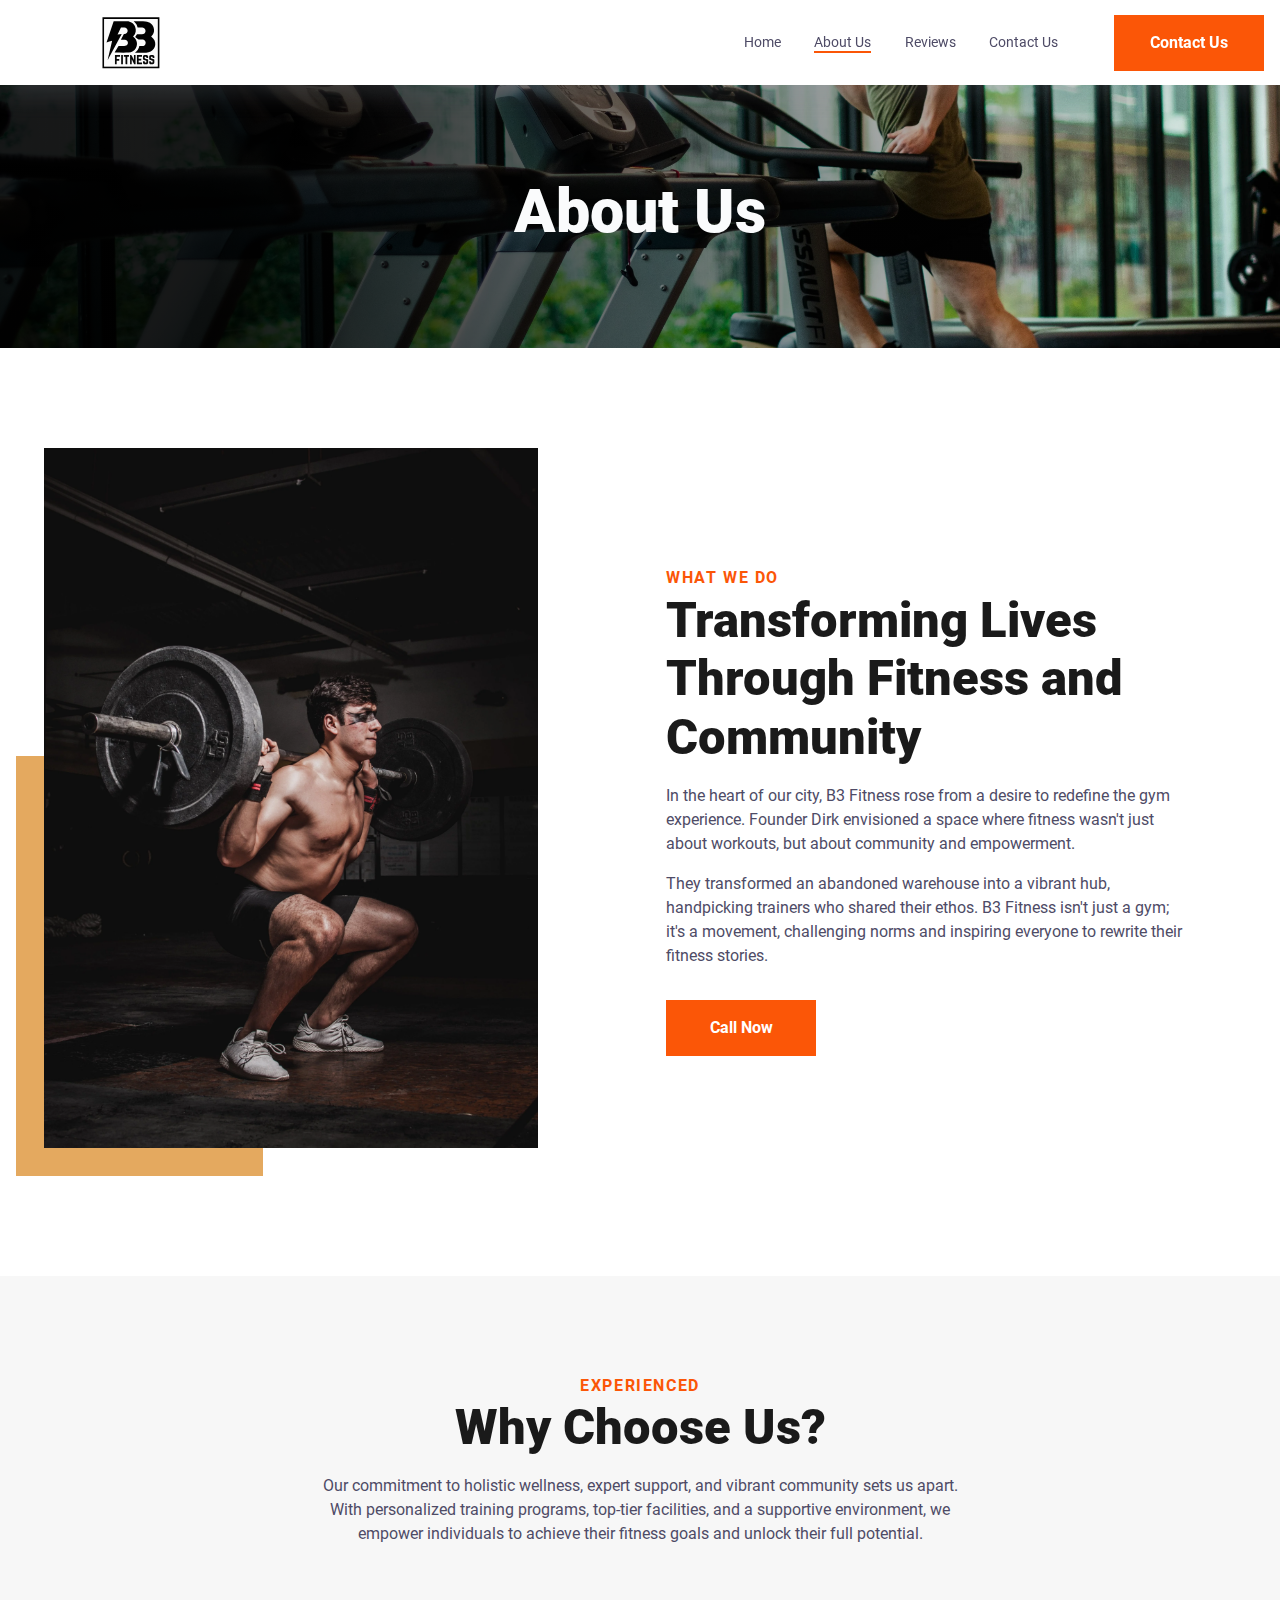
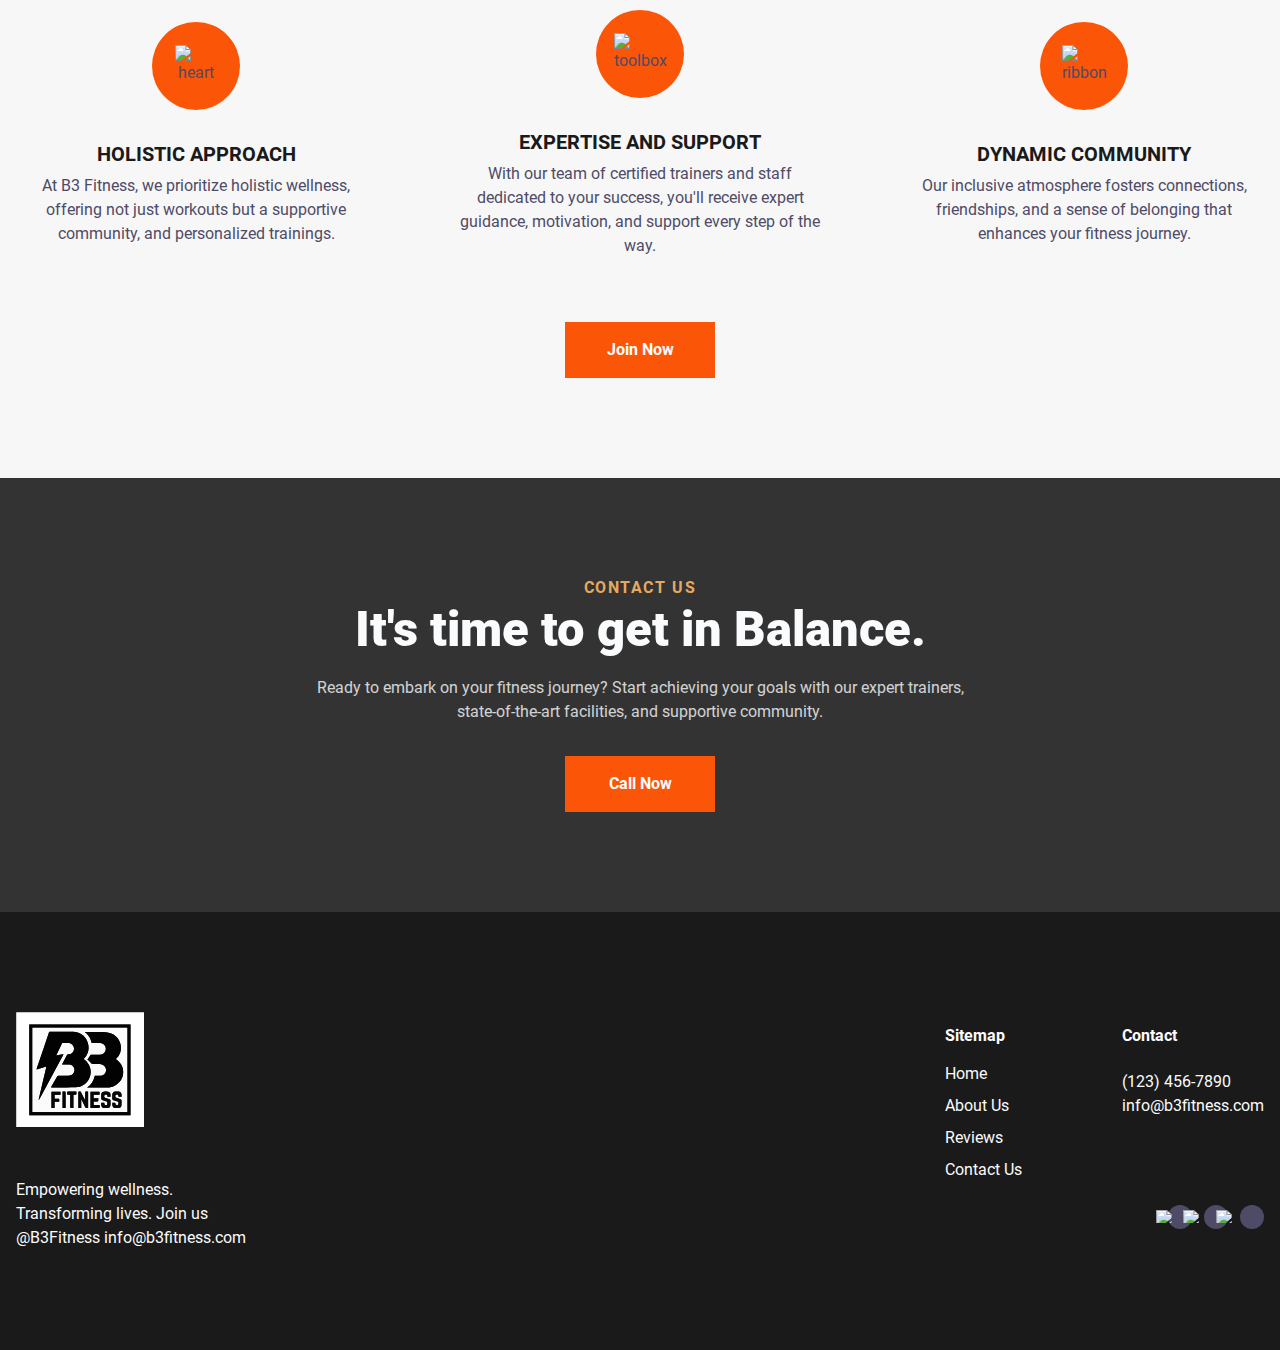
==== commit efb8f583: "Update about.html" ====
--- a/about.html
+++ b/about.html
@@ -159,7 +159,7 @@
                         </picture>
                         <h3 class="cs-h3">Holistic Approach</h3>
                         <p class="cs-item-text">
-                            At B3 Fitness, we prioritize holistic wellness, offering not just workouts but a supportive community, personalized training.s. 
+                            At B3 Fitness, we prioritize holistic wellness, offering not just workouts but a supportive community, and personalized trainings.
                         </p>
                     </li>
                     <li class="cs-item">
